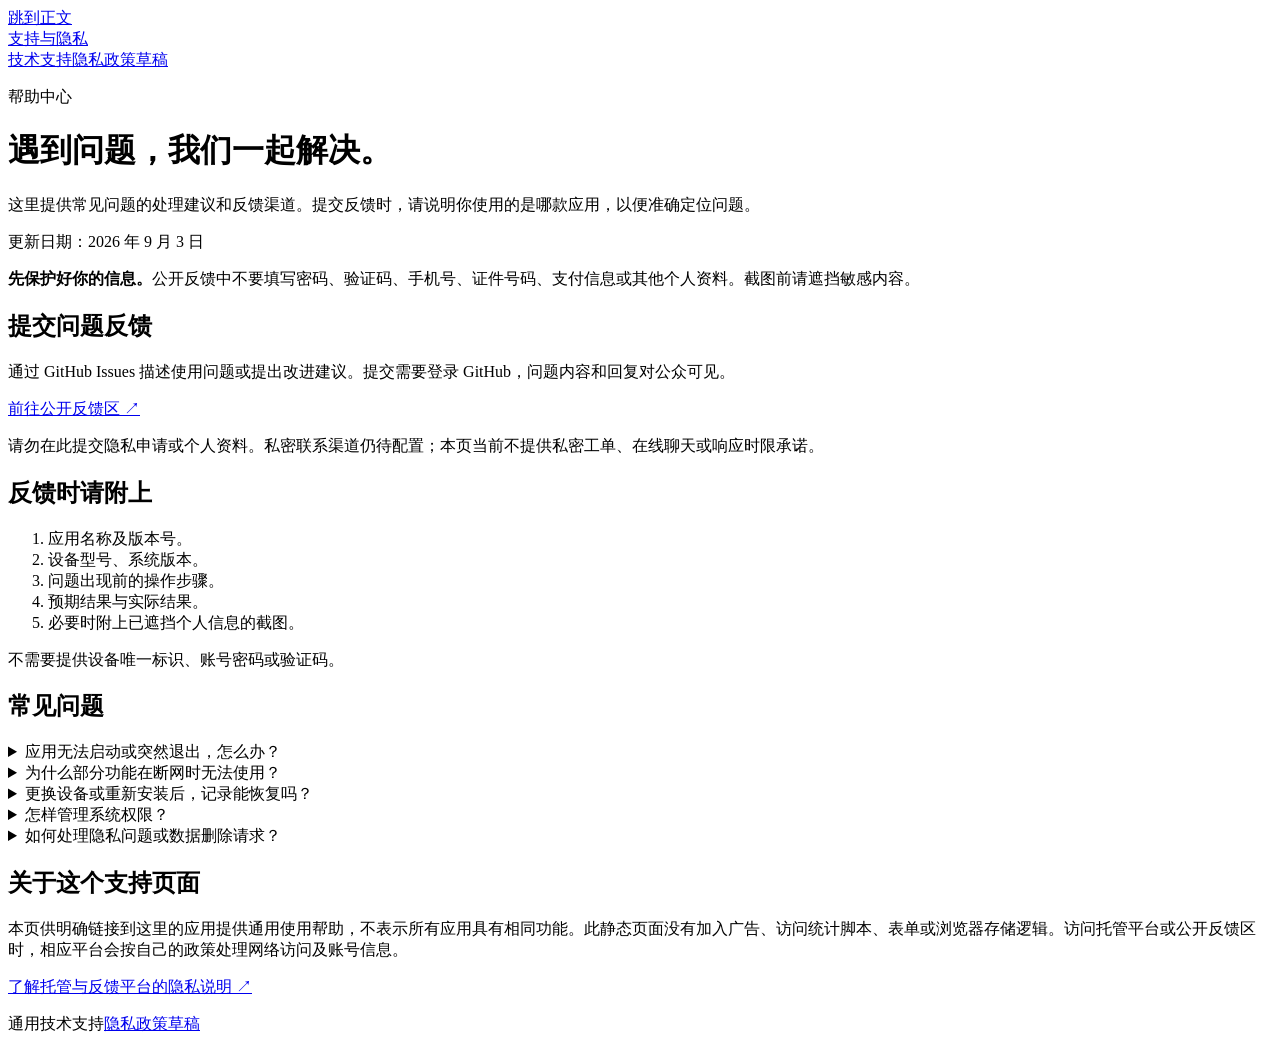
==== index.html @ 5fdb8ea9 "docs(上官)：新增通用技术支持页面" ====
<!doctype html>
<html lang="zh-CN">
<head>
  <meta charset="utf-8">
  <meta name="viewport" content="width=device-width, initial-scale=1">
  <meta name="description" content="通用技术支持：常见问题、反馈指南和隐私说明。">
  <meta name="referrer" content="no-referrer">
  <title>技术支持</title>
  <link rel="stylesheet" href="styles.css">
</head>
<body>
  <a class="skip" href="#main">跳到正文</a>
  <header><div class="shell nav"><a class="wordmark" href="index.html">支持与隐私</a><nav aria-label="主导航"><a href="index.html" aria-current="page">技术支持</a><a href="privacy.html">隐私政策草稿</a></nav></div></header>
  <main id="main" class="shell">
    <p class="eyebrow">帮助中心</p>
    <h1>遇到问题，我们一起解决。</h1>
    <p class="intro">这里提供常见问题的处理建议和反馈渠道。提交反馈时，请说明你使用的是哪款应用，以便准确定位问题。</p>
    <p class="meta">更新日期：2026 年 9 月 3 日</p>
    <div class="notice"><p><strong>先保护好你的信息。</strong>公开反馈中不要填写密码、验证码、手机号、证件号码、支付信息或其他个人资料。截图前请遮挡敏感内容。</p></div>
    <div class="grid">
      <section class="panel" aria-labelledby="feedback"><h2 id="feedback">提交问题反馈</h2><p>通过 GitHub Issues 描述使用问题或提出改进建议。提交需要登录 GitHub，问题内容和回复对公众可见。</p><p><a class="button" href="https://github.com/shanguan/app-support-pages/issues">前往公开反馈区 ↗</a></p><p class="meta">请勿在此提交隐私申请或个人资料。私密联系渠道仍待配置；本页当前不提供私密工单、在线聊天或响应时限承诺。</p></section>
      <section class="panel" aria-labelledby="prepare"><h2 id="prepare">反馈时请附上</h2><ol><li>应用名称及版本号。</li><li>设备型号、系统版本。</li><li>问题出现前的操作步骤。</li><li>预期结果与实际结果。</li><li>必要时附上已遮挡个人信息的截图。</li></ol><p class="meta">不需要提供设备唯一标识、账号密码或验证码。</p></section>
    </div>
    <section class="panel" aria-labelledby="faq"><h2 id="faq">常见问题</h2>
      <details><summary>应用无法启动或突然退出，怎么办？</summary><p>先关闭后重新打开应用，检查设备剩余空间及是否有可用更新，必要时重启设备。如果问题仍然存在，请记录触发步骤后反馈。不要直接卸载：卸载可能导致未备份的本机数据丢失。</p></details>
      <details><summary>为什么部分功能在断网时无法使用？</summary><p>是否需要联网取决于具体功能。仅在设备上完成的操作与登录、同步等网络功能可能有不同要求。请先检查网络和系统中的应用联网权限；仍无法使用时，反馈具体页面与提示信息。</p></details>
      <details><summary>更换设备或重新安装后，记录能恢复吗？</summary><p>这取决于应用是否提供同步、导出或备份能力。仅保存在本机的数据不一定能迁移；删除应用也可能删除这些记录。操作前请查看应用说明和设备备份设置，不要假定所有应用都支持云端恢复。</p></details>
      <details><summary>怎样管理系统权限？</summary><p>可在设备的系统设置中查看和调整应用权限。关闭权限可能影响依赖该权限的功能；撤销权限并不等于删除此前已经处理的数据，数据相关请求请以该应用的正式隐私说明为准。</p></details>
      <details><summary>如何处理隐私问题或数据删除请求？</summary><p>请先查看应用内链接的正式隐私政策及其中的私密联系渠道。不要在公开反馈区上传个人资料。本站目前提供的是尚未生效的通用隐私政策草稿，不能代替具体应用的最终披露。</p><p><a href="privacy.html">查看隐私政策草稿 →</a></p></details>
    </section>
    <section class="panel"><h2>关于这个支持页面</h2><p>本页供明确链接到这里的应用提供通用使用帮助，不表示所有应用具有相同功能。此静态页面没有加入广告、访问统计脚本、表单或浏览器存储逻辑。访问托管平台或公开反馈区时，相应平台会按自己的政策处理网络访问及账号信息。</p><p><a href="https://docs.github.com/site-policy/privacy-policies/github-privacy-statement">了解托管与反馈平台的隐私说明 ↗</a></p></section>
  </main>
  <footer><div class="shell"><span>通用技术支持</span><a href="privacy.html">隐私政策草稿</a></div></footer>
</body>
</html>
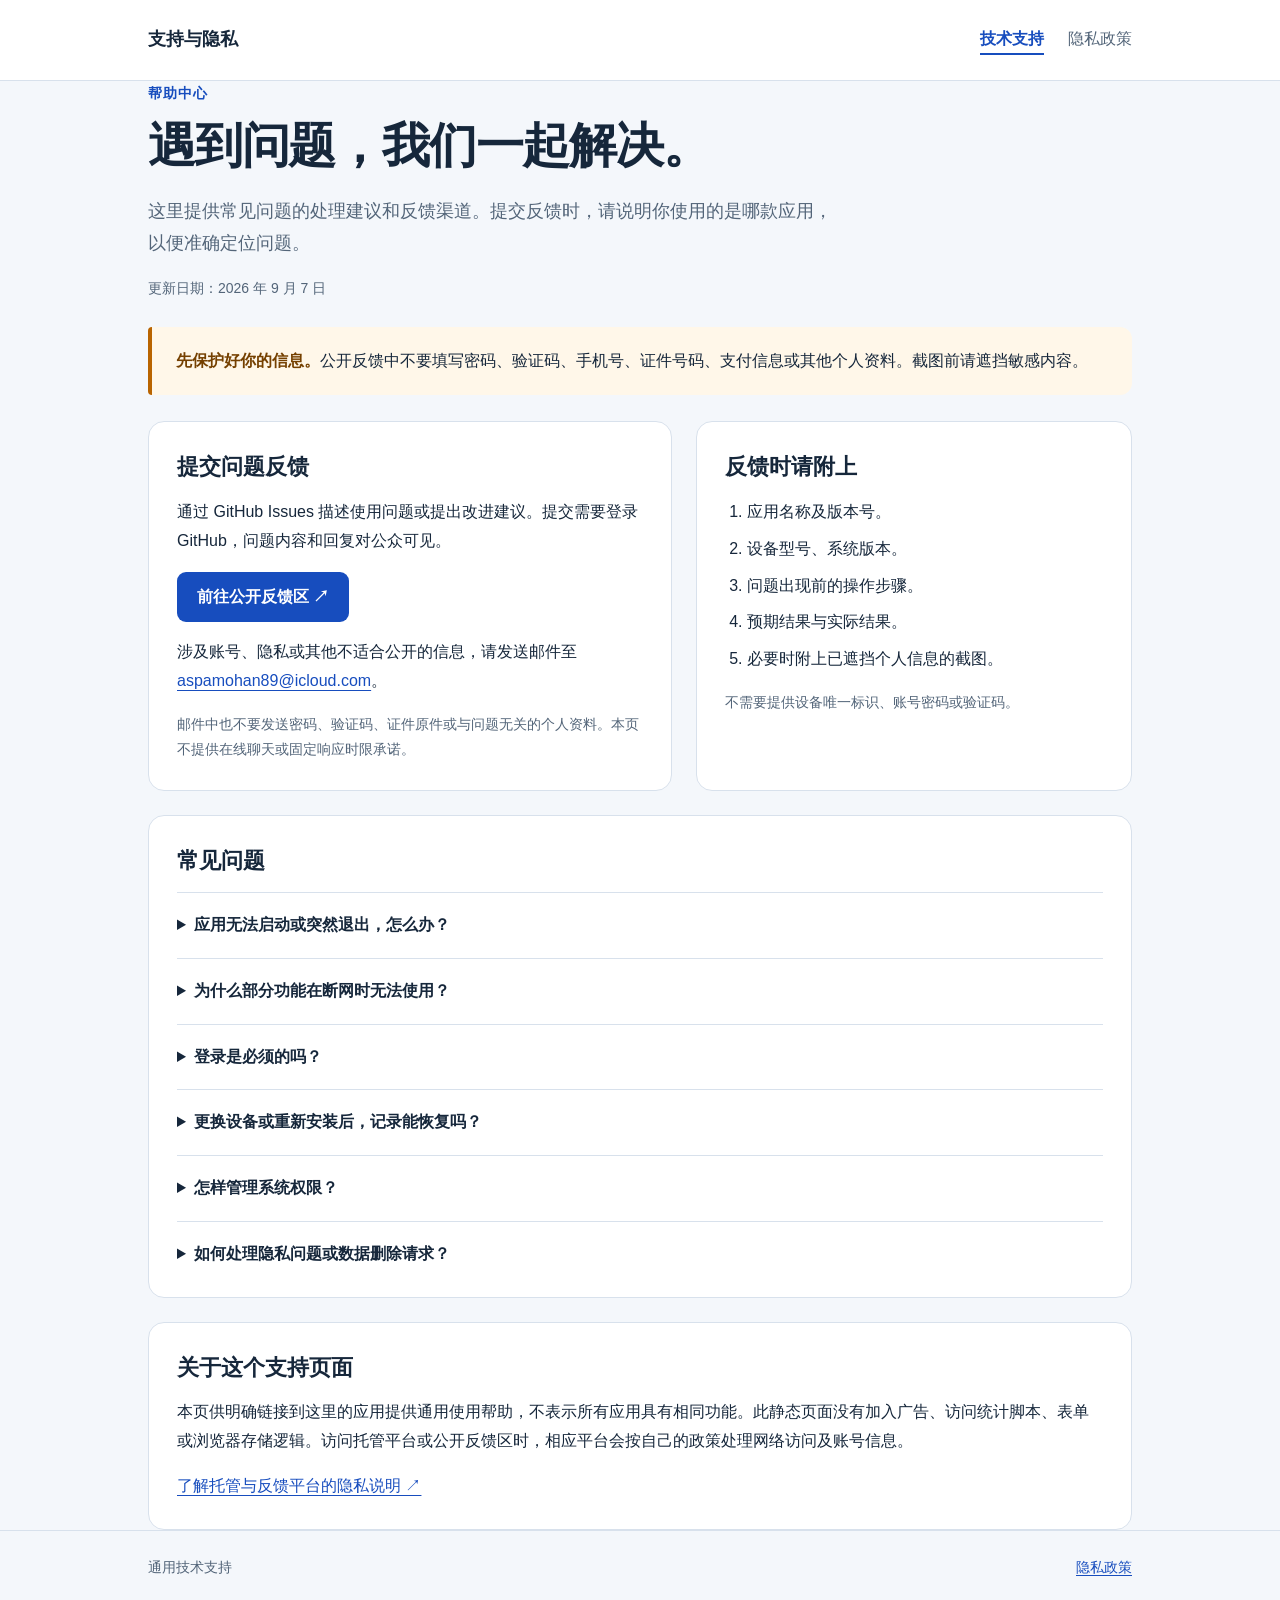
==== commit c4f3970f: "docs(上官)：发布正式技术支持页面" ====
--- a/index.html
+++ b/index.html
@@ -10,26 +10,27 @@
 </head>
 <body>
   <a class="skip" href="#main">跳到正文</a>
-  <header><div class="shell nav"><a class="wordmark" href="index.html">支持与隐私</a><nav aria-label="主导航"><a href="index.html" aria-current="page">技术支持</a><a href="privacy.html">隐私政策草稿</a></nav></div></header>
+  <header><div class="shell nav"><a class="wordmark" href="index.html">支持与隐私</a><nav aria-label="主导航"><a href="index.html" aria-current="page">技术支持</a><a href="privacy.html">隐私政策</a></nav></div></header>
   <main id="main" class="shell">
     <p class="eyebrow">帮助中心</p>
     <h1>遇到问题，我们一起解决。</h1>
     <p class="intro">这里提供常见问题的处理建议和反馈渠道。提交反馈时，请说明你使用的是哪款应用，以便准确定位问题。</p>
-    <p class="meta">更新日期：2026 年 9 月 3 日</p>
+    <p class="meta">更新日期：2026 年 9 月 7 日</p>
     <div class="notice"><p><strong>先保护好你的信息。</strong>公开反馈中不要填写密码、验证码、手机号、证件号码、支付信息或其他个人资料。截图前请遮挡敏感内容。</p></div>
     <div class="grid">
-      <section class="panel" aria-labelledby="feedback"><h2 id="feedback">提交问题反馈</h2><p>通过 GitHub Issues 描述使用问题或提出改进建议。提交需要登录 GitHub，问题内容和回复对公众可见。</p><p><a class="button" href="https://github.com/shanguan/app-support-pages/issues">前往公开反馈区 ↗</a></p><p class="meta">请勿在此提交隐私申请或个人资料。私密联系渠道仍待配置；本页当前不提供私密工单、在线聊天或响应时限承诺。</p></section>
+      <section class="panel" aria-labelledby="feedback"><h2 id="feedback">提交问题反馈</h2><p>通过 GitHub Issues 描述使用问题或提出改进建议。提交需要登录 GitHub，问题内容和回复对公众可见。</p><p><a class="button" href="https://github.com/shanguan/app-support-pages/issues">前往公开反馈区 ↗</a></p><p>涉及账号、隐私或其他不适合公开的信息，请发送邮件至 <a href="mailto:aspamohan89@icloud.com">aspamohan89@icloud.com</a>。</p><p class="meta">邮件中也不要发送密码、验证码、证件原件或与问题无关的个人资料。本页不提供在线聊天或固定响应时限承诺。</p></section>
       <section class="panel" aria-labelledby="prepare"><h2 id="prepare">反馈时请附上</h2><ol><li>应用名称及版本号。</li><li>设备型号、系统版本。</li><li>问题出现前的操作步骤。</li><li>预期结果与实际结果。</li><li>必要时附上已遮挡个人信息的截图。</li></ol><p class="meta">不需要提供设备唯一标识、账号密码或验证码。</p></section>
     </div>
     <section class="panel" aria-labelledby="faq"><h2 id="faq">常见问题</h2>
       <details><summary>应用无法启动或突然退出，怎么办？</summary><p>先关闭后重新打开应用，检查设备剩余空间及是否有可用更新，必要时重启设备。如果问题仍然存在，请记录触发步骤后反馈。不要直接卸载：卸载可能导致未备份的本机数据丢失。</p></details>
       <details><summary>为什么部分功能在断网时无法使用？</summary><p>是否需要联网取决于具体功能。仅在设备上完成的操作与登录、同步等网络功能可能有不同要求。请先检查网络和系统中的应用联网权限；仍无法使用时，反馈具体页面与提示信息。</p></details>
+      <details><summary>登录是必须的吗？</summary><p>对于明确提供可选登录的应用，登录页可以关闭，不需要账号的本机功能仍可继续使用。登录后可在“账号与登录”中退出，或删除本机保存的账号数据。</p></details>
       <details><summary>更换设备或重新安装后，记录能恢复吗？</summary><p>这取决于应用是否提供同步、导出或备份能力。仅保存在本机的数据不一定能迁移；删除应用也可能删除这些记录。操作前请查看应用说明和设备备份设置，不要假定所有应用都支持云端恢复。</p></details>
       <details><summary>怎样管理系统权限？</summary><p>可在设备的系统设置中查看和调整应用权限。关闭权限可能影响依赖该权限的功能；撤销权限并不等于删除此前已经处理的数据，数据相关请求请以该应用的正式隐私说明为准。</p></details>
-      <details><summary>如何处理隐私问题或数据删除请求？</summary><p>请先查看应用内链接的正式隐私政策及其中的私密联系渠道。不要在公开反馈区上传个人资料。本站目前提供的是尚未生效的通用隐私政策草稿，不能代替具体应用的最终披露。</p><p><a href="privacy.html">查看隐私政策草稿 →</a></p></details>
+      <details><summary>如何处理隐私问题或数据删除请求？</summary><p>请先查看应用内链接的隐私政策。不要在公开反馈区上传个人资料；可通过 <a href="mailto:aspamohan89@icloud.com">aspamohan89@icloud.com</a> 提出私密请求，并说明所用应用及请求事项。</p><p><a href="privacy.html">查看隐私政策 →</a></p></details>
     </section>
     <section class="panel"><h2>关于这个支持页面</h2><p>本页供明确链接到这里的应用提供通用使用帮助，不表示所有应用具有相同功能。此静态页面没有加入广告、访问统计脚本、表单或浏览器存储逻辑。访问托管平台或公开反馈区时，相应平台会按自己的政策处理网络访问及账号信息。</p><p><a href="https://docs.github.com/site-policy/privacy-policies/github-privacy-statement">了解托管与反馈平台的隐私说明 ↗</a></p></section>
   </main>
-  <footer><div class="shell"><span>通用技术支持</span><a href="privacy.html">隐私政策草稿</a></div></footer>
+  <footer><div class="shell"><span>通用技术支持</span><a href="privacy.html">隐私政策</a></div></footer>
 </body>
 </html>
--- a/styles.css
+++ b/styles.css
@@ -0,0 +1,48 @@
+:root { color-scheme: light; --ink: #16273b; --muted: #536579; --blue: #174dbe; --line: #d8e1ec; --paper: #fff; --background: #f4f7fb; }
+* { box-sizing: border-box; }
+html { scroll-behavior: smooth; }
+body { margin: 0; background: var(--background); color: var(--ink); font: 1rem/1.8 -apple-system, BlinkMacSystemFont, "Segoe UI", "PingFang SC", "Microsoft YaHei", sans-serif; }
+a { color: var(--blue); text-underline-offset: .22em; overflow-wrap: anywhere; }
+a:hover { text-decoration-thickness: 2px; }
+:focus-visible { outline: 3px solid #dc7c06; outline-offset: 5px; }
+.skip { position: absolute; left: 1rem; top: -5rem; background: white; padding: .5rem 1rem; z-index: 2; }
+.skip:focus { top: .5rem; }
+.shell { max-width: 1040px; padding: 0 28px; margin: auto; }
+header { background: var(--paper); border-bottom: 1px solid var(--line); }
+.nav { min-height: 80px; display: flex; align-items: center; justify-content: space-between; flex-wrap: wrap; gap: 16px; padding-top: 16px; padding-bottom: 16px; }
+.wordmark { font-size: 1.1rem; font-weight: 750; color: var(--ink); text-decoration: none; }
+nav { display: flex; gap: 24px; flex-wrap: wrap; }
+nav a { color: var(--muted); text-decoration: none; }
+nav a[aria-current="page"] { color: var(--blue); font-weight: 700; border-bottom: 2px solid var(--blue); }
+main { padding-top: 54px; padding-bottom: 64px; }
+.eyebrow { margin: 0 0 10px; color: var(--blue); font-size: .875rem; font-weight: 700; letter-spacing: .08em; }
+h1 { font-size: clamp(2rem, 6vw, 3rem); line-height: 1.25; letter-spacing: -.025em; margin: 0 0 20px; }
+h2 { font-size: 1.4rem; line-height: 1.5; margin: 0 0 14px; }
+h3 { font-size: 1.05rem; margin: 24px 0 6px; }
+p { margin: 0 0 16px; }
+.intro { max-width: 690px; color: var(--muted); font-size: 1.1rem; }
+.meta { color: var(--muted); font-size: .875rem; }
+.panel { background: var(--paper); border: 1px solid var(--line); border-radius: 16px; padding: 28px; margin-top: 24px; }
+.notice { border-left: 4px solid #b96400; background: #fff7e9; padding: 20px 24px; border-radius: 4px 12px 12px 4px; margin: 26px 0; }
+.notice p:last-child, .panel > p:last-child { margin-bottom: 0; }
+.notice strong { color: #754000; }
+.grid { display: grid; grid-template-columns: 1.2fr 1fr; gap: 24px; }
+.grid .panel { margin-top: 0; }
+.button { display: inline-block; background: var(--blue); color: white; font-weight: 650; border-radius: 9px; padding: 11px 20px; text-decoration: none; }
+ul, ol { padding-left: 1.4rem; margin: 8px 0 16px; }
+li + li { margin-top: 8px; }
+details { border-top: 1px solid var(--line); padding: 18px 0; }
+details:last-child { padding-bottom: 0; }
+summary { cursor: pointer; font-weight: 650; }
+details p { margin: 12px 0 0; color: var(--muted); }
+.toc { display: flex; flex-wrap: wrap; gap: 8px 24px; padding: 0; list-style: none; }
+.toc li + li { margin-top: 0; }
+.policy { max-width: 800px; }
+.policy section { scroll-margin-top: 24px; }
+.policy section + section { border-top: 1px solid var(--line); margin-top: 26px; padding-top: 26px; }
+.pending { color: #754000; background: #fff7e9; border-radius: 8px; padding: 12px 16px; font-size: .95rem; }
+footer { border-top: 1px solid var(--line); padding: 24px 0 32px; color: var(--muted); font-size: .875rem; }
+footer .shell { display: flex; justify-content: space-between; gap: 16px; flex-wrap: wrap; }
+@media (max-width: 640px) { .shell { padding-left: 20px; padding-right: 20px; } main { padding-top: 34px; } .grid { grid-template-columns: 1fr; } .panel { padding: 22px; } nav { gap: 18px; } }
+@media (prefers-reduced-motion: reduce) { html { scroll-behavior: auto; } }
+@media print { body { background: white; } header, footer, .skip, .button { display: none; } main { padding: 0; } .panel { border: 0; padding: 0; } details { break-inside: avoid; } a { color: inherit; } }
